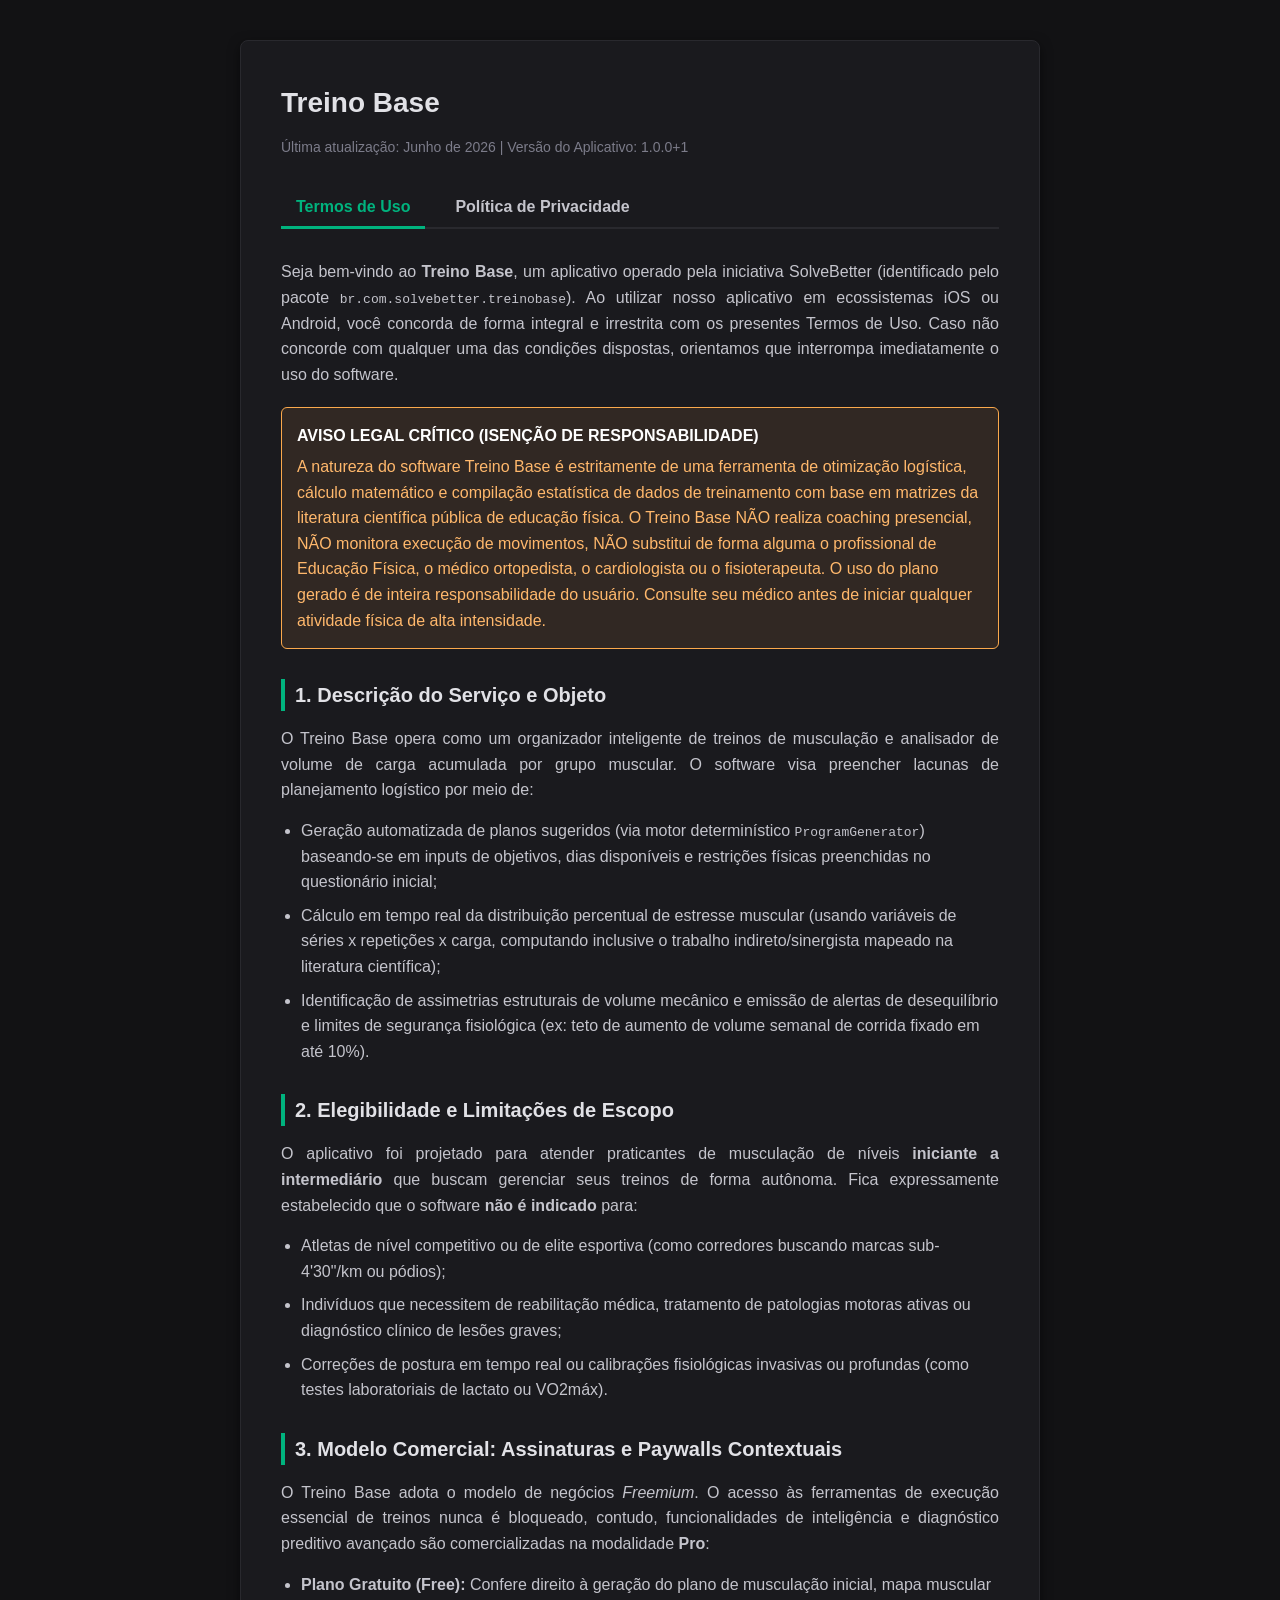
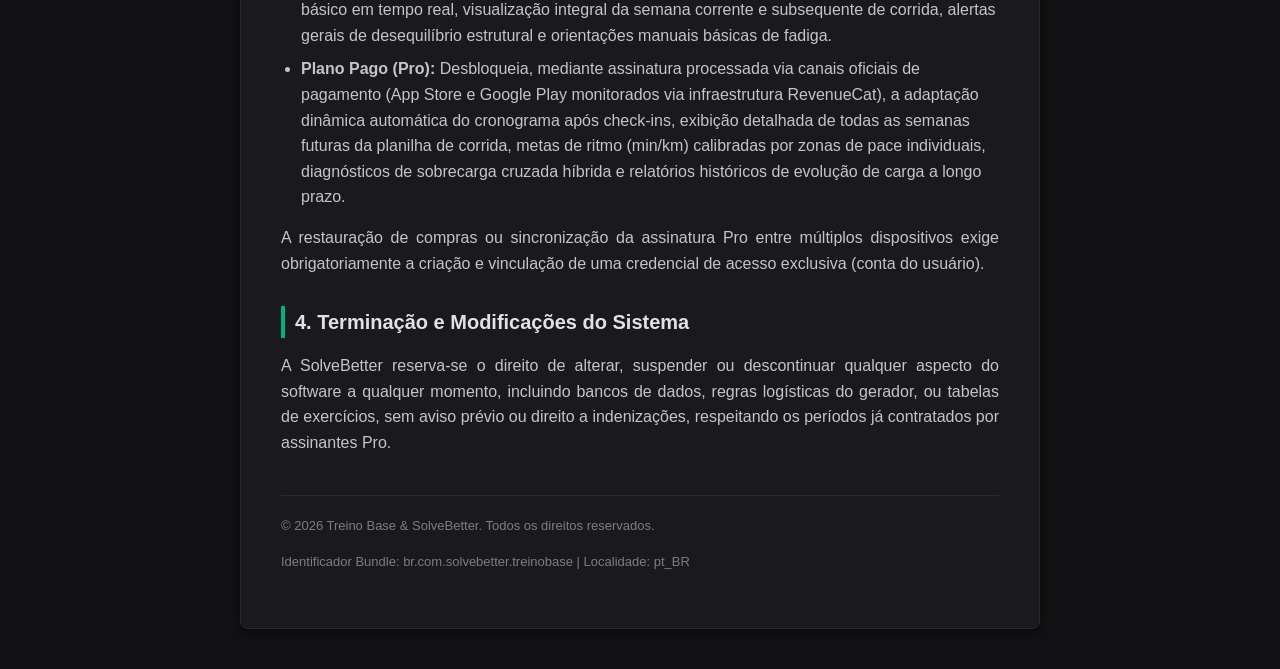
==== index.html @ d33253e9 "Rename termos_e_privacidade.html to index.html" ====
<!DOCTYPE html>
<html lang="pt-BR">
<head>
    <meta charset="UTF-8">
    <meta name="viewport" content="width=device-width, initial-scale=1.0">
    <title>Treino Base - Termos de Uso e Política de Privacidade</title>
    <style>
        :root {
            --bg-color: #121214;
            --container-bg: #1a1a1e;
            --primary-color: #00b37e;
            --text-color: #c4c4cc;
            --heading-color: #e1e1e6;
            --accent-color: #fba94c;
            --border-color: #29292e;
        }
        
        * {
            box-sizing: border-box;
            margin: 0;
            padding: 0;
        }

        body {
            font-family: -apple-system, BlinkMacSystemFont, "Segoe UI", Roboto, Helvetica, Arial, sans-serif;
            background-color: var(--bg-color);
            color: var(--text-color);
            line-height: 1.6;
            padding: 40px 20px;
        }

        .container {
            max-width: 800px;
            margin: 0 auto;
            background-color: var(--container-bg);
            padding: 40px;
            border-radius: 8px;
            border: 1px solid var(--border-color);
            box-shadow: 0 4px 12px rgba(0, 0, 0, 0.5);
        }

        .tabs {
            display: flex;
            border-bottom: 2px solid var(--border-color);
            margin-bottom: 30px;
            gap: 15px;
        }

        .tab-btn {
            background: none;
            border: none;
            color: var(--text-color);
            font-size: 16px;
            font-weight: 600;
            padding: 10px 15px;
            cursor: pointer;
            transition: all 0.2s ease;
            border-bottom: 3px solid transparent;
            margin-bottom: -2px;
        }

        .tab-btn:hover {
            color: var(--heading-color);
        }

        .tab-btn.active {
            color: var(--primary-color);
            border-bottom-color: var(--primary-color);
        }

        .tab-content {
            display: none;
        }

        .tab-content.active {
            display: block;
        }

        h1 {
            color: var(--heading-color);
            font-size: 28px;
            margin-bottom: 10px;
            font-weight: 700;
        }

        h2 {
            color: var(--heading-color);
            font-size: 20px;
            margin-top: 30px;
            margin-bottom: 15px;
            border-left: 4px solid var(--primary-color);
            padding-left: 10px;
        }

        h3 {
            color: var(--heading-color);
            font-size: 16px;
            margin-top: 20px;
            margin-bottom: 10px;
        }

        p {
            margin-bottom: 15px;
            text-align: justify;
        }

        ul {
            margin-bottom: 15px;
            padding-left: 20px;
        }

        li {
            margin-bottom: 8px;
        }

        .alert-box {
            background-color: rgba(251, 169, 76, 0.1);
            border: 1px solid var(--accent-color);
            border-radius: 6px;
            padding: 15px;
            margin: 20px 0;
            color: #ffb86c;
        }

        .alert-box strong {
            color: #fff;
            display: block;
            margin-bottom: 5px;
        }

        .footer {
            margin-top: 40px;
            text-align: center;
            font-size: 13px;
            color: #7c7c8a;
            border-top: 1px solid var(--border-color);
            padding-top: 20px;
        }

        .meta-info {
            font-size: 14px;
            color: #7c7c8a;
            margin-bottom: 30px;
        }

        @media (max-width: 600px) {
            body {
                padding: 15px 10px;
            }
            .container {
                padding: 20px;
            }
            .tabs {
                flex-direction: column;
                gap: 5px;
                border-bottom: none;
            }
            .tab-btn {
                border-bottom: none;
                border-left: 3px solid transparent;
                text-align: left;
                padding: 8px 10px;
                width: 100%;
            }
            .tab-btn.active {
                border-left-color: var(--primary-color);
                background-color: rgba(0, 179, 126, 0.1);
            }
        }
    </style>
</head>
<body>

<div class="container">
    <header>
        <h1>Treino Base</h1>
        <div class="meta-info">Última atualização: Junho de 2026 | Versão do Aplicativo: 1.0.0+1</div>
    </header>

    <div class="tabs">
        <button class="tab-btn active" onclick="switchTab('termos')">Termos de Uso</button>
        <button class="tab-btn" onclick="switchTab('privacidade')">Política de Privacidade</button>
    </div>

    <!-- TAB: TERMOS DE USO -->
    <div id="termos" class="tab-content active">
        <p>Seja bem-vindo ao <strong>Treino Base</strong>, um aplicativo operado pela iniciativa SolveBetter (identificado pelo pacote <code>br.com.solvebetter.treinobase</code>). Ao utilizar nosso aplicativo em ecossistemas iOS ou Android, você concorda de forma integral e irrestrita com os presentes Termos de Uso. Caso não concorde com qualquer uma das condições dispostas, orientamos que interrompa imediatamente o uso do software.</p>

        <div class="alert-box">
            <strong>AVISO LEGAL CRÍTICO (ISENÇÃO DE RESPONSABILIDADE)</strong>
            A natureza do software Treino Base é estritamente de uma ferramenta de otimização logística, cálculo matemático e compilação estatística de dados de treinamento com base em matrizes da literatura científica pública de educação física. O Treino Base NÃO realiza coaching presencial, NÃO monitora execução de movimentos, NÃO substitui de forma alguma o profissional de Educação Física, o médico ortopedista, o cardiologista ou o fisioterapeuta. O uso do plano gerado é de inteira responsabilidade do usuário. Consulte seu médico antes de iniciar qualquer atividade física de alta intensidade.
        </div>

        <h2>1. Descrição do Serviço e Objeto</h2>
        <p>O Treino Base opera como um organizador inteligente de treinos de musculação e analisador de volume de carga acumulada por grupo muscular. O software visa preencher lacunas de planejamento logístico por meio de:</p>
        <ul>
            <li>Geração automatizada de planos sugeridos (via motor determinístico <code>ProgramGenerator</code>) baseando-se em inputs de objetivos, dias disponíveis e restrições físicas preenchidas no questionário inicial;</li>
            <li>Cálculo em tempo real da distribuição percentual de estresse muscular (usando variáveis de séries x repetições x carga, computando inclusive o trabalho indireto/sinergista mapeado na literatura científica);</li>
            <li>Identificação de assimetrias estruturais de volume mecânico e emissão de alertas de desequilíbrio e limites de segurança fisiológica (ex: teto de aumento de volume semanal de corrida fixado em até 10%).</li>
        </ul>

        <h2>2. Elegibilidade e Limitações de Escopo</h2>
        <p>O aplicativo foi projetado para atender praticantes de musculação de níveis <strong>iniciante a intermediário</strong> que buscam gerenciar seus treinos de forma autônoma. Fica expressamente estabelecido que o software <strong>não é indicado</strong> para:</p>
        <ul>
            <li>Atletas de nível competitivo ou de elite esportiva (como corredores buscando marcas sub-4'30"/km ou pódios);</li>
            <li>Indivíduos que necessitem de reabilitação médica, tratamento de patologias motoras ativas ou diagnóstico clínico de lesões graves;</li>
            <li>Correções de postura em tempo real ou calibrações fisiológicas invasivas ou profundas (como testes laboratoriais de lactato ou VO2máx).</li>
        </ul>

        <h2>3. Modelo Comercial: Assinaturas e Paywalls Contextuais</h2>
        <p>O Treino Base adota o modelo de negócios <em>Freemium</em>. O acesso às ferramentas de execução essencial de treinos nunca é bloqueado, contudo, funcionalidades de inteligência e diagnóstico preditivo avançado são comercializadas na modalidade <strong>Pro</strong>:</p>
        <ul>
            <li><strong>Plano Gratuito (Free):</strong> Confere direito à geração do plano de musculação inicial, mapa muscular básico em tempo real, visualização integral da semana corrente e subsequente de corrida, alertas gerais de desequilíbrio estrutural e orientações manuais básicas de fadiga.</li>
            <li><strong>Plano Pago (Pro):</strong> Desbloqueia, mediante assinatura processada via canais oficiais de pagamento (App Store e Google Play monitorados via infraestrutura RevenueCat), a adaptação dinâmica automática do cronograma após check-ins, exibição detalhada de todas as semanas futuras da planilha de corrida, metas de ritmo (min/km) calibradas por zonas de pace individuais, diagnósticos de sobrecarga cruzada híbrida e relatórios históricos de evolução de carga a longo prazo.</li>
        </ul>
        <p>A restauração de compras ou sincronização da assinatura Pro entre múltiplos dispositivos exige obrigatoriamente a criação e vinculação de uma credencial de acesso exclusiva (conta do usuário).</p>

        <h2>4. Terminação e Modificações do Sistema</h2>
        <p>A SolveBetter reserva-se o direito de alterar, suspender ou descontinuar qualquer aspecto do software a qualquer momento, incluindo bancos de dados, regras logísticas do gerador, ou tabelas de exercícios, sem aviso prévio ou direito a indenizações, respeitando os períodos já contratados por assinantes Pro.</p>
    </div>

    <!-- TAB: POLÍTICA DE PRIVACIDADE -->
    <div id="privacidade" class="tab-content">
        <p>Nós, da SolveBetter, valorizamos profundamente a privacidade e a autonomia digital de nossos usuários. Esta Política de Privacidade descreve de forma transparente quais informações coletamos, como elas são armazenadas e os estritos limites do processamento dos seus dados no aplicativo <strong>Treino Base</strong>.</p>

        <h2>1. Princípio Coletor e Armazenamento Local (Offline-First)</h2>
        <p>Em respeito aos seus direitos de privacidade, o Treino Base foi estruturado sob o conceito técnico de <strong>arquitetura offline-first</strong>:</p>
        <ul>
            <li>Todos os seus dados de rotina física, incluindo histórico de exercícios, pesos levantados, repetições efetuadas, anotações de dor, sRPE (Índice de Percepção Subjetiva de Esforço), respostas aos questionários biomecânicos e logs de sessões (<code>session_log</code> e <code>running_checkin_log</code>) são gravados <strong>100% localmente no seu dispositivo</strong> por meio de estruturas seguras de persistência chave-valor (mecanismo GetStorage).</li>
            <li>Para usuários do plano gratuito (Free), <strong>não há envio, coleta ou processamento externo</strong> de dados de treino em servidores em nuvem controlados por nós. Caso você desinstale o aplicativo sem realizar o backup nativo do sistema operacional, esses registros serão permanentemente apagados, visto que não possuímos cópia deles.</li>
        </ul>

        <h2>2. Criação de Contas e Autenticação Pro</h2>
        <p>A exigência de criação de uma conta de usuário ou inserção de dados de autenticação está estritamente limitada aos cenários onde o usuário decide transicionar voluntariamente para o plano <strong>Pro</strong>. Essa conta serve exclusivamente para:</p>
        <ul>
            <li>Vincular e validar a respectiva assinatura digital adquirida na Google Play Store ou Apple App Store entre diferentes dispositivos móveis pertencentes ao mesmo titular;</li>
            <li>Garantir a integridade do processo de restauração de compras regulado pelas lojas de aplicativos e gerenciado por nosso integrador de faturamento (RevenueCat).</li>
        </ul>

        <h2>3. Dados de Pagamento e Faturamento</h2>
        <p>O Treino Base <strong>não processa, não coleta e não armazena dados de cartões de crédito, informações bancárias ou dados de faturamento diretamente</strong>. Todas as transações financeiras e inscrições recorrentes são efetuadas de forma segura e nativa através do ecossistema de compras internas (In-App Purchases - IAP) operado pela Apple Inc. ou Google LLC, em estrito cumprimento às normas de conformidade financeira de cada plataforma.</p>

        <h2>4. Direitos do Usuário (LGPD)</h2>
        <p>Em plena aderência à Lei Geral de Proteção de Dados (LGPD - Lei nº 13.709/18), asseguramos que você mantém total propriedade sobre suas informações. Através das configurações do próprio aparelho e da interface de gerenciamento do plano contida no Drawer lateral do aplicativo, você possui o direito de:</p>
        <ul>
            <li><strong>Acessar e Modificar:</strong> Alterar seus dados cadastrais, objetivos de treino ou histórico a qualquer momento;</li>
            <li><strong>Portabilidade e Eliminação:</strong> Excluir planos ativos ou limpar completamente o cache/histórico persistido de forma imutável (snapshots). O comando de arquivamento ou exclusão remove os dados das chaves de armazenamento local vinculadas (como <code>strength_plan_active</code> ou <code>running_plan_active</code>);</li>
            <li><strong>Revogação de Consentimento:</strong> Desabilitar modalidades de treino ou remover flags biomecânicas. O repositório interno de dados possui travas defensivas para impedir a persistência de conjuntos de dados vazios ou corrompidos, garantindo estabilidade operacional.</li>
        </ul>

        <h2>5. Disposições sobre Atualizações</h2>
        <p>Esta Política poderá ser revisada periodicamente para acompanhar a introdução de novas funcionalidades no ecossistema técnico do Treino Base (como futuros mecanismos opcionais de sincronização remota). Qualquer alteração estrutural relevante será notificada aos usuários mediante avisos destacados na tela inicial do software.</p>
    </div>

    <footer class="footer">
        <p>&copy; 2026 Treino Base & SolveBetter. Todos os direitos reservados.</p>
        <p>Identificador Bundle: br.com.solvebetter.treinobase | Localidade: pt_BR</p>
    </footer>
</div>

<script>
    function switchTab(tabId) {
        // Remove active class de todas as abas e conteúdos
        document.querySelectorAll('.tab-btn').forEach(btn => btn.classList.remove('active'));
        document.querySelectorAll('.tab-content').forEach(content => content.classList.remove('active'));
        
        // Adiciona active class na aba clicada e no respectivo conteúdo
        const clickedBtn = event.currentTarget;
        clickedBtn.classList.add('active');
        document.getElementById(tabId).classList.add('active');
        
        // Rola suavemente para o topo do container ao mudar de aba
        document.querySelector('.container').scrollIntoView({ behavior: 'smooth', block: 'start' });
    }
</script>

</body>
</html>
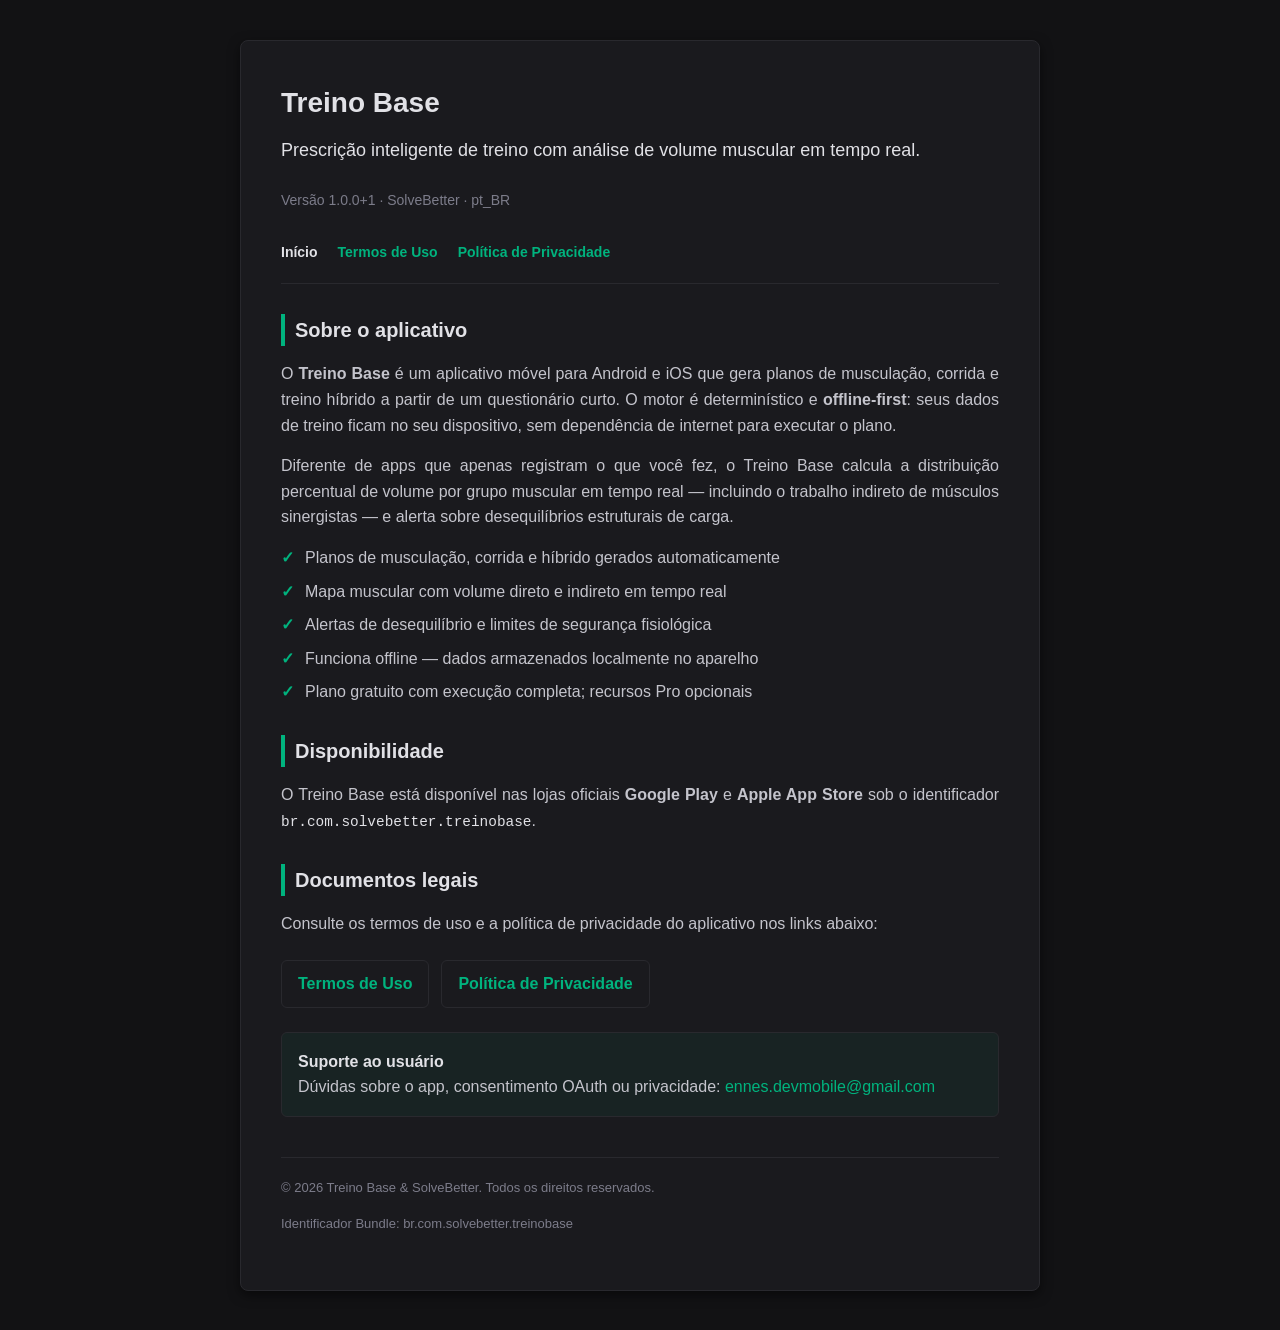
==== commit 4210ffed: "Separar páginas para verificação OAuth do Google Cloud" ====
--- a/index.html
+++ b/index.html
@@ -3,276 +3,64 @@
 <head>
     <meta charset="UTF-8">
     <meta name="viewport" content="width=device-width, initial-scale=1.0">
-    <title>Treino Base - Termos de Uso e Política de Privacidade</title>
-    <style>
-        :root {
-            --bg-color: #121214;
-            --container-bg: #1a1a1e;
-            --primary-color: #00b37e;
-            --text-color: #c4c4cc;
-            --heading-color: #e1e1e6;
-            --accent-color: #fba94c;
-            --border-color: #29292e;
-        }
-        
-        * {
-            box-sizing: border-box;
-            margin: 0;
-            padding: 0;
-        }
-
-        body {
-            font-family: -apple-system, BlinkMacSystemFont, "Segoe UI", Roboto, Helvetica, Arial, sans-serif;
-            background-color: var(--bg-color);
-            color: var(--text-color);
-            line-height: 1.6;
-            padding: 40px 20px;
-        }
-
-        .container {
-            max-width: 800px;
-            margin: 0 auto;
-            background-color: var(--container-bg);
-            padding: 40px;
-            border-radius: 8px;
-            border: 1px solid var(--border-color);
-            box-shadow: 0 4px 12px rgba(0, 0, 0, 0.5);
-        }
-
-        .tabs {
-            display: flex;
-            border-bottom: 2px solid var(--border-color);
-            margin-bottom: 30px;
-            gap: 15px;
-        }
-
-        .tab-btn {
-            background: none;
-            border: none;
-            color: var(--text-color);
-            font-size: 16px;
-            font-weight: 600;
-            padding: 10px 15px;
-            cursor: pointer;
-            transition: all 0.2s ease;
-            border-bottom: 3px solid transparent;
-            margin-bottom: -2px;
-        }
-
-        .tab-btn:hover {
-            color: var(--heading-color);
-        }
-
-        .tab-btn.active {
-            color: var(--primary-color);
-            border-bottom-color: var(--primary-color);
-        }
-
-        .tab-content {
-            display: none;
-        }
-
-        .tab-content.active {
-            display: block;
-        }
-
-        h1 {
-            color: var(--heading-color);
-            font-size: 28px;
-            margin-bottom: 10px;
-            font-weight: 700;
-        }
-
-        h2 {
-            color: var(--heading-color);
-            font-size: 20px;
-            margin-top: 30px;
-            margin-bottom: 15px;
-            border-left: 4px solid var(--primary-color);
-            padding-left: 10px;
-        }
-
-        h3 {
-            color: var(--heading-color);
-            font-size: 16px;
-            margin-top: 20px;
-            margin-bottom: 10px;
-        }
-
-        p {
-            margin-bottom: 15px;
-            text-align: justify;
-        }
-
-        ul {
-            margin-bottom: 15px;
-            padding-left: 20px;
-        }
-
-        li {
-            margin-bottom: 8px;
-        }
-
-        .alert-box {
-            background-color: rgba(251, 169, 76, 0.1);
-            border: 1px solid var(--accent-color);
-            border-radius: 6px;
-            padding: 15px;
-            margin: 20px 0;
-            color: #ffb86c;
-        }
-
-        .alert-box strong {
-            color: #fff;
-            display: block;
-            margin-bottom: 5px;
-        }
-
-        .footer {
-            margin-top: 40px;
-            text-align: center;
-            font-size: 13px;
-            color: #7c7c8a;
-            border-top: 1px solid var(--border-color);
-            padding-top: 20px;
-        }
-
-        .meta-info {
-            font-size: 14px;
-            color: #7c7c8a;
-            margin-bottom: 30px;
-        }
-
-        @media (max-width: 600px) {
-            body {
-                padding: 15px 10px;
-            }
-            .container {
-                padding: 20px;
-            }
-            .tabs {
-                flex-direction: column;
-                gap: 5px;
-                border-bottom: none;
-            }
-            .tab-btn {
-                border-bottom: none;
-                border-left: 3px solid transparent;
-                text-align: left;
-                padding: 8px 10px;
-                width: 100%;
-            }
-            .tab-btn.active {
-                border-left-color: var(--primary-color);
-                background-color: rgba(0, 179, 126, 0.1);
-            }
-        }
-    </style>
+    <meta name="google-site-verification" content="JaAAa_PzWs1PDkUjNuL2Oqip9FTO3CstDpTRjHRCh3M" />
+    <meta name="description" content="Treino Base — prescrição inteligente de treino com análise de volume muscular em tempo real. Musculação, corrida e híbrido offline-first.">
+    <title>Treino Base — Aplicativo de Treino Inteligente</title>
+    <link rel="stylesheet" href="styles.css">
 </head>
 <body>
 
 <div class="container">
     <header>
         <h1>Treino Base</h1>
-        <div class="meta-info">Última atualização: Junho de 2026 | Versão do Aplicativo: 1.0.0+1</div>
+        <p class="hero-tagline">Prescrição inteligente de treino com análise de volume muscular em tempo real.</p>
+        <div class="meta-info">Versão 1.0.0+1 · SolveBetter · pt_BR</div>
     </header>
 
-    <div class="tabs">
-        <button class="tab-btn active" onclick="switchTab('termos')">Termos de Uso</button>
-        <button class="tab-btn" onclick="switchTab('privacidade')">Política de Privacidade</button>
-    </div>
+    <nav class="nav-links" aria-label="Navegação do site">
+        <a href="index.html" class="active">Início</a>
+        <a href="termos.html">Termos de Uso</a>
+        <a href="privacidade.html">Política de Privacidade</a>
+    </nav>
 
-    <!-- TAB: TERMOS DE USO -->
-    <div id="termos" class="tab-content active">
-        <p>Seja bem-vindo ao <strong>Treino Base</strong>, um aplicativo operado pela iniciativa SolveBetter (identificado pelo pacote <code>br.com.solvebetter.treinobase</code>). Ao utilizar nosso aplicativo em ecossistemas iOS ou Android, você concorda de forma integral e irrestrita com os presentes Termos de Uso. Caso não concorde com qualquer uma das condições dispostas, orientamos que interrompa imediatamente o uso do software.</p>
+    <section>
+        <h2>Sobre o aplicativo</h2>
+        <p>O <strong>Treino Base</strong> é um aplicativo móvel para Android e iOS que gera planos de musculação, corrida e treino híbrido a partir de um questionário curto. O motor é determinístico e <strong>offline-first</strong>: seus dados de treino ficam no seu dispositivo, sem dependência de internet para executar o plano.</p>
+        <p>Diferente de apps que apenas registram o que você fez, o Treino Base calcula a distribuição percentual de volume por grupo muscular em tempo real — incluindo o trabalho indireto de músculos sinergistas — e alerta sobre desequilíbrios estruturais de carga.</p>
 
-        <div class="alert-box">
-            <strong>AVISO LEGAL CRÍTICO (ISENÇÃO DE RESPONSABILIDADE)</strong>
-            A natureza do software Treino Base é estritamente de uma ferramenta de otimização logística, cálculo matemático e compilação estatística de dados de treinamento com base em matrizes da literatura científica pública de educação física. O Treino Base NÃO realiza coaching presencial, NÃO monitora execução de movimentos, NÃO substitui de forma alguma o profissional de Educação Física, o médico ortopedista, o cardiologista ou o fisioterapeuta. O uso do plano gerado é de inteira responsabilidade do usuário. Consulte seu médico antes de iniciar qualquer atividade física de alta intensidade.
+        <ul class="feature-list">
+            <li>Planos de musculação, corrida e híbrido gerados automaticamente</li>
+            <li>Mapa muscular com volume direto e indireto em tempo real</li>
+            <li>Alertas de desequilíbrio e limites de segurança fisiológica</li>
+            <li>Funciona offline — dados armazenados localmente no aparelho</li>
+            <li>Plano gratuito com execução completa; recursos Pro opcionais</li>
+        </ul>
+    </section>
+
+    <section>
+        <h2>Disponibilidade</h2>
+        <p>O Treino Base está disponível nas lojas oficiais <strong>Google Play</strong> e <strong>Apple App Store</strong> sob o identificador <code>br.com.solvebetter.treinobase</code>.</p>
+    </section>
+
+    <section>
+        <h2>Documentos legais</h2>
+        <p>Consulte os termos de uso e a política de privacidade do aplicativo nos links abaixo:</p>
+        <div class="legal-links">
+            <a href="termos.html">Termos de Uso</a>
+            <a href="privacidade.html">Política de Privacidade</a>
         </div>
+    </section>
 
-        <h2>1. Descrição do Serviço e Objeto</h2>
-        <p>O Treino Base opera como um organizador inteligente de treinos de musculação e analisador de volume de carga acumulada por grupo muscular. O software visa preencher lacunas de planejamento logístico por meio de:</p>
-        <ul>
-            <li>Geração automatizada de planos sugeridos (via motor determinístico <code>ProgramGenerator</code>) baseando-se em inputs de objetivos, dias disponíveis e restrições físicas preenchidas no questionário inicial;</li>
-            <li>Cálculo em tempo real da distribuição percentual de estresse muscular (usando variáveis de séries x repetições x carga, computando inclusive o trabalho indireto/sinergista mapeado na literatura científica);</li>
-            <li>Identificação de assimetrias estruturais de volume mecânico e emissão de alertas de desequilíbrio e limites de segurança fisiológica (ex: teto de aumento de volume semanal de corrida fixado em até 10%).</li>
-        </ul>
-
-        <h2>2. Elegibilidade e Limitações de Escopo</h2>
-        <p>O aplicativo foi projetado para atender praticantes de musculação de níveis <strong>iniciante a intermediário</strong> que buscam gerenciar seus treinos de forma autônoma. Fica expressamente estabelecido que o software <strong>não é indicado</strong> para:</p>
-        <ul>
-            <li>Atletas de nível competitivo ou de elite esportiva (como corredores buscando marcas sub-4'30"/km ou pódios);</li>
-            <li>Indivíduos que necessitem de reabilitação médica, tratamento de patologias motoras ativas ou diagnóstico clínico de lesões graves;</li>
-            <li>Correções de postura em tempo real ou calibrações fisiológicas invasivas ou profundas (como testes laboratoriais de lactato ou VO2máx).</li>
-        </ul>
-
-        <h2>3. Modelo Comercial: Assinaturas e Paywalls Contextuais</h2>
-        <p>O Treino Base adota o modelo de negócios <em>Freemium</em>. O acesso às ferramentas de execução essencial de treinos nunca é bloqueado, contudo, funcionalidades de inteligência e diagnóstico preditivo avançado são comercializadas na modalidade <strong>Pro</strong>:</p>
-        <ul>
-            <li><strong>Plano Gratuito (Free):</strong> Confere direito à geração do plano de musculação inicial, mapa muscular básico em tempo real, visualização integral da semana corrente e subsequente de corrida, alertas gerais de desequilíbrio estrutural e orientações manuais básicas de fadiga.</li>
-            <li><strong>Plano Pago (Pro):</strong> Desbloqueia, mediante assinatura processada via canais oficiais de pagamento (App Store e Google Play monitorados via infraestrutura RevenueCat), a adaptação dinâmica automática do cronograma após check-ins, exibição detalhada de todas as semanas futuras da planilha de corrida, metas de ritmo (min/km) calibradas por zonas de pace individuais, diagnósticos de sobrecarga cruzada híbrida e relatórios históricos de evolução de carga a longo prazo.</li>
-        </ul>
-        <p>A restauração de compras ou sincronização da assinatura Pro entre múltiplos dispositivos exige obrigatoriamente a criação e vinculação de uma credencial de acesso exclusiva (conta do usuário).</p>
-
-        <h2>4. Terminação e Modificações do Sistema</h2>
-        <p>A SolveBetter reserva-se o direito de alterar, suspender ou descontinuar qualquer aspecto do software a qualquer momento, incluindo bancos de dados, regras logísticas do gerador, ou tabelas de exercícios, sem aviso prévio ou direito a indenizações, respeitando os períodos já contratados por assinantes Pro.</p>
-    </div>
-
-    <!-- TAB: POLÍTICA DE PRIVACIDADE -->
-    <div id="privacidade" class="tab-content">
-        <p>Nós, da SolveBetter, valorizamos profundamente a privacidade e a autonomia digital de nossos usuários. Esta Política de Privacidade descreve de forma transparente quais informações coletamos, como elas são armazenadas e os estritos limites do processamento dos seus dados no aplicativo <strong>Treino Base</strong>.</p>
-
-        <h2>1. Princípio Coletor e Armazenamento Local (Offline-First)</h2>
-        <p>Em respeito aos seus direitos de privacidade, o Treino Base foi estruturado sob o conceito técnico de <strong>arquitetura offline-first</strong>:</p>
-        <ul>
-            <li>Todos os seus dados de rotina física, incluindo histórico de exercícios, pesos levantados, repetições efetuadas, anotações de dor, sRPE (Índice de Percepção Subjetiva de Esforço), respostas aos questionários biomecânicos e logs de sessões (<code>session_log</code> e <code>running_checkin_log</code>) são gravados <strong>100% localmente no seu dispositivo</strong> por meio de estruturas seguras de persistência chave-valor (mecanismo GetStorage).</li>
-            <li>Para usuários do plano gratuito (Free), <strong>não há envio, coleta ou processamento externo</strong> de dados de treino em servidores em nuvem controlados por nós. Caso você desinstale o aplicativo sem realizar o backup nativo do sistema operacional, esses registros serão permanentemente apagados, visto que não possuímos cópia deles.</li>
-        </ul>
-
-        <h2>2. Criação de Contas e Autenticação Pro</h2>
-        <p>A exigência de criação de uma conta de usuário ou inserção de dados de autenticação está estritamente limitada aos cenários onde o usuário decide transicionar voluntariamente para o plano <strong>Pro</strong>. Essa conta serve exclusivamente para:</p>
-        <ul>
-            <li>Vincular e validar a respectiva assinatura digital adquirida na Google Play Store ou Apple App Store entre diferentes dispositivos móveis pertencentes ao mesmo titular;</li>
-            <li>Garantir a integridade do processo de restauração de compras regulado pelas lojas de aplicativos e gerenciado por nosso integrador de faturamento (RevenueCat).</li>
-        </ul>
-
-        <h2>3. Dados de Pagamento e Faturamento</h2>
-        <p>O Treino Base <strong>não processa, não coleta e não armazena dados de cartões de crédito, informações bancárias ou dados de faturamento diretamente</strong>. Todas as transações financeiras e inscrições recorrentes são efetuadas de forma segura e nativa através do ecossistema de compras internas (In-App Purchases - IAP) operado pela Apple Inc. ou Google LLC, em estrito cumprimento às normas de conformidade financeira de cada plataforma.</p>
-
-        <h2>4. Direitos do Usuário (LGPD)</h2>
-        <p>Em plena aderência à Lei Geral de Proteção de Dados (LGPD - Lei nº 13.709/18), asseguramos que você mantém total propriedade sobre suas informações. Através das configurações do próprio aparelho e da interface de gerenciamento do plano contida no Drawer lateral do aplicativo, você possui o direito de:</p>
-        <ul>
-            <li><strong>Acessar e Modificar:</strong> Alterar seus dados cadastrais, objetivos de treino ou histórico a qualquer momento;</li>
-            <li><strong>Portabilidade e Eliminação:</strong> Excluir planos ativos ou limpar completamente o cache/histórico persistido de forma imutável (snapshots). O comando de arquivamento ou exclusão remove os dados das chaves de armazenamento local vinculadas (como <code>strength_plan_active</code> ou <code>running_plan_active</code>);</li>
-            <li><strong>Revogação de Consentimento:</strong> Desabilitar modalidades de treino ou remover flags biomecânicas. O repositório interno de dados possui travas defensivas para impedir a persistência de conjuntos de dados vazios ou corrompidos, garantindo estabilidade operacional.</li>
-        </ul>
-
-        <h2>5. Disposições sobre Atualizações</h2>
-        <p>Esta Política poderá ser revisada periodicamente para acompanhar a introdução de novas funcionalidades no ecossistema técnico do Treino Base (como futuros mecanismos opcionais de sincronização remota). Qualquer alteração estrutural relevante será notificada aos usuários mediante avisos destacados na tela inicial do software.</p>
+    <div class="contact-box">
+        <strong style="color: var(--heading-color);">Suporte ao usuário</strong>
+        <p style="margin-bottom: 0;">Dúvidas sobre o app, consentimento OAuth ou privacidade: <a href="mailto:ennes.devmobile@gmail.com">ennes.devmobile@gmail.com</a></p>
     </div>
 
     <footer class="footer">
         <p>&copy; 2026 Treino Base & SolveBetter. Todos os direitos reservados.</p>
-        <p>Identificador Bundle: br.com.solvebetter.treinobase | Localidade: pt_BR</p>
+        <p>Identificador Bundle: br.com.solvebetter.treinobase</p>
     </footer>
 </div>
 
-<script>
-    function switchTab(tabId) {
-        // Remove active class de todas as abas e conteúdos
-        document.querySelectorAll('.tab-btn').forEach(btn => btn.classList.remove('active'));
-        document.querySelectorAll('.tab-content').forEach(content => content.classList.remove('active'));
-        
-        // Adiciona active class na aba clicada e no respectivo conteúdo
-        const clickedBtn = event.currentTarget;
-        clickedBtn.classList.add('active');
-        document.getElementById(tabId).classList.add('active');
-        
-        // Rola suavemente para o topo do container ao mudar de aba
-        document.querySelector('.container').scrollIntoView({ behavior: 'smooth', block: 'start' });
-    }
-</script>
-
 </body>
 </html>
--- a/styles.css
+++ b/styles.css
@@ -0,0 +1,198 @@
+:root {
+    --bg-color: #121214;
+    --container-bg: #1a1a1e;
+    --primary-color: #00b37e;
+    --text-color: #c4c4cc;
+    --heading-color: #e1e1e6;
+    --accent-color: #fba94c;
+    --border-color: #29292e;
+}
+
+* {
+    box-sizing: border-box;
+    margin: 0;
+    padding: 0;
+}
+
+body {
+    font-family: -apple-system, BlinkMacSystemFont, "Segoe UI", Roboto, Helvetica, Arial, sans-serif;
+    background-color: var(--bg-color);
+    color: var(--text-color);
+    line-height: 1.6;
+    padding: 40px 20px;
+}
+
+.container {
+    max-width: 800px;
+    margin: 0 auto;
+    background-color: var(--container-bg);
+    padding: 40px;
+    border-radius: 8px;
+    border: 1px solid var(--border-color);
+    box-shadow: 0 4px 12px rgba(0, 0, 0, 0.5);
+}
+
+h1 {
+    color: var(--heading-color);
+    font-size: 28px;
+    margin-bottom: 10px;
+    font-weight: 700;
+}
+
+h2 {
+    color: var(--heading-color);
+    font-size: 20px;
+    margin-top: 30px;
+    margin-bottom: 15px;
+    border-left: 4px solid var(--primary-color);
+    padding-left: 10px;
+}
+
+h3 {
+    color: var(--heading-color);
+    font-size: 16px;
+    margin-top: 20px;
+    margin-bottom: 10px;
+}
+
+p {
+    margin-bottom: 15px;
+    text-align: justify;
+}
+
+ul {
+    margin-bottom: 15px;
+    padding-left: 20px;
+}
+
+li {
+    margin-bottom: 8px;
+}
+
+a {
+    color: var(--primary-color);
+    text-decoration: none;
+}
+
+a:hover {
+    text-decoration: underline;
+}
+
+code {
+    font-family: ui-monospace, SFMono-Regular, Menlo, Monaco, Consolas, monospace;
+    font-size: 0.9em;
+    color: var(--heading-color);
+}
+
+.alert-box {
+    background-color: rgba(251, 169, 76, 0.1);
+    border: 1px solid var(--accent-color);
+    border-radius: 6px;
+    padding: 15px;
+    margin: 20px 0;
+    color: #ffb86c;
+}
+
+.alert-box strong {
+    color: #fff;
+    display: block;
+    margin-bottom: 5px;
+}
+
+.footer {
+    margin-top: 40px;
+    text-align: center;
+    font-size: 13px;
+    color: #7c7c8a;
+    border-top: 1px solid var(--border-color);
+    padding-top: 20px;
+}
+
+.meta-info {
+    font-size: 14px;
+    color: #7c7c8a;
+    margin-bottom: 30px;
+}
+
+.nav-links {
+    display: flex;
+    flex-wrap: wrap;
+    gap: 12px 20px;
+    margin-bottom: 30px;
+    padding-bottom: 20px;
+    border-bottom: 1px solid var(--border-color);
+    font-size: 14px;
+}
+
+.nav-links a {
+    font-weight: 600;
+}
+
+.nav-links a.active {
+    color: var(--heading-color);
+    pointer-events: none;
+}
+
+.hero-tagline {
+    font-size: 18px;
+    color: var(--heading-color);
+    margin-bottom: 24px;
+}
+
+.feature-list {
+    list-style: none;
+    padding-left: 0;
+}
+
+.feature-list li {
+    padding-left: 24px;
+    position: relative;
+}
+
+.feature-list li::before {
+    content: "✓";
+    position: absolute;
+    left: 0;
+    color: var(--primary-color);
+    font-weight: 700;
+}
+
+.legal-links {
+    display: flex;
+    flex-wrap: wrap;
+    gap: 12px;
+    margin-top: 24px;
+}
+
+.legal-links a {
+    display: inline-block;
+    padding: 10px 16px;
+    border: 1px solid var(--border-color);
+    border-radius: 6px;
+    font-weight: 600;
+    transition: border-color 0.2s ease, background-color 0.2s ease;
+}
+
+.legal-links a:hover {
+    text-decoration: none;
+    border-color: var(--primary-color);
+    background-color: rgba(0, 179, 126, 0.08);
+}
+
+.contact-box {
+    margin-top: 24px;
+    padding: 16px;
+    border-radius: 6px;
+    background-color: rgba(0, 179, 126, 0.06);
+    border: 1px solid var(--border-color);
+}
+
+@media (max-width: 600px) {
+    body {
+        padding: 15px 10px;
+    }
+
+    .container {
+        padding: 20px;
+    }
+}
